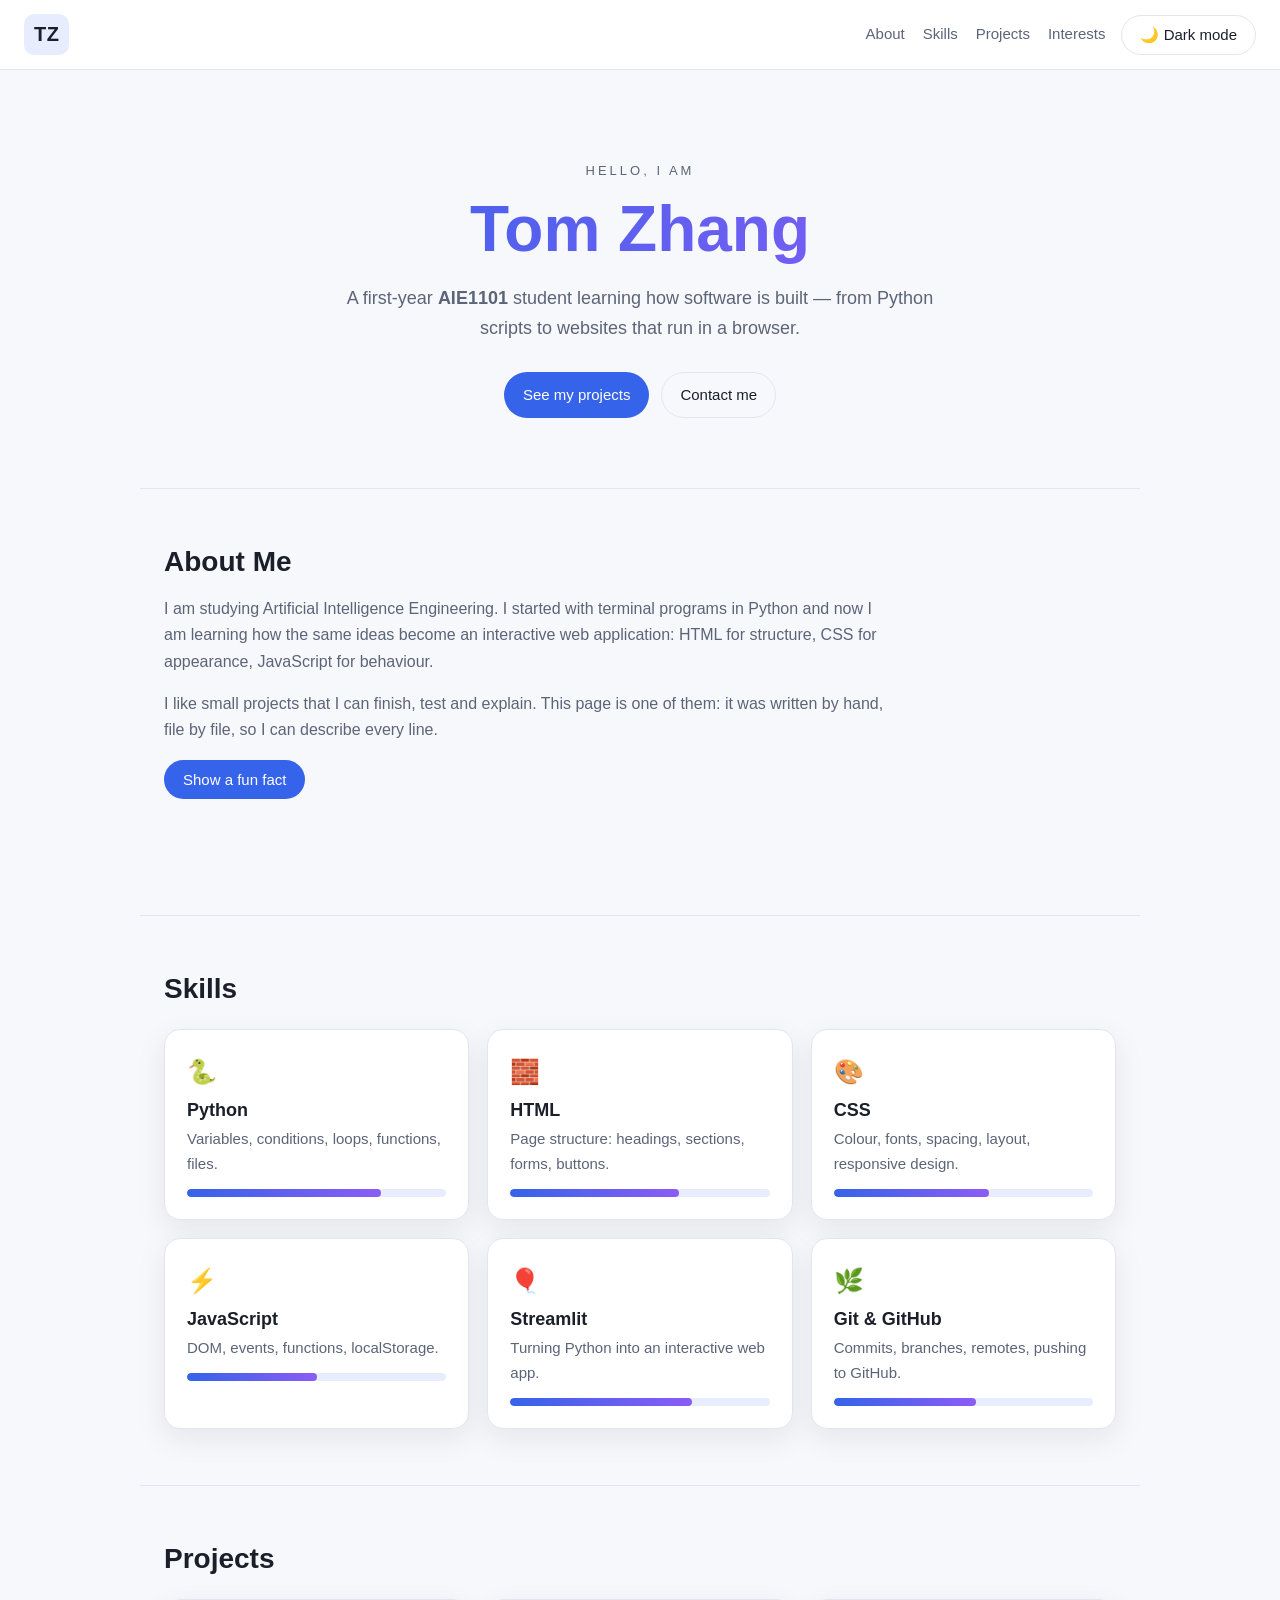
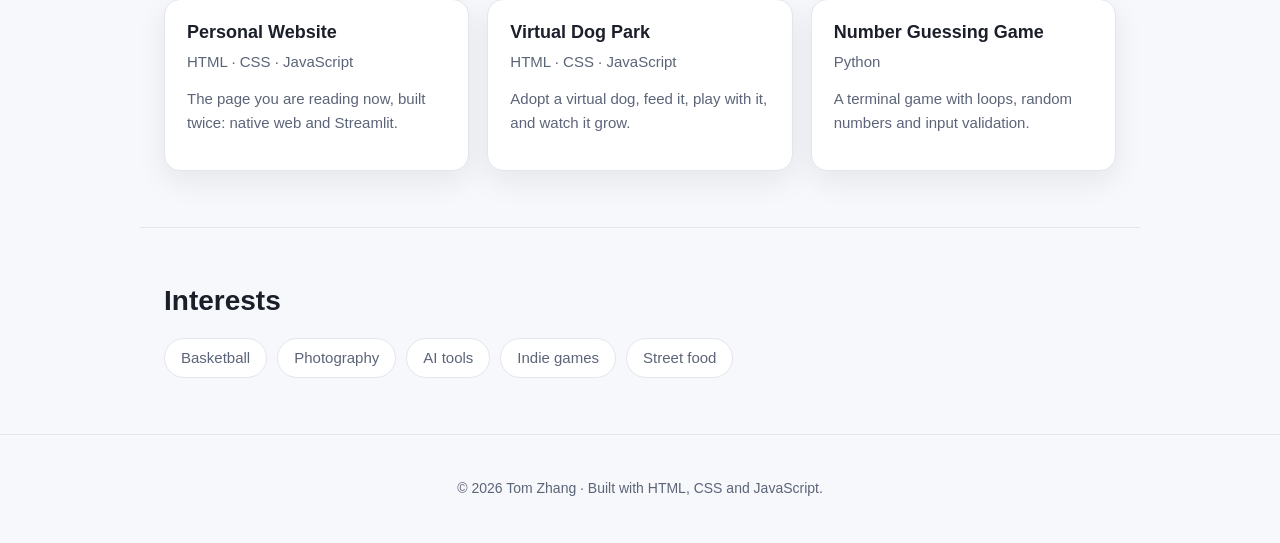
==== index.html @ bf7a24d4 "feat: add native website structure" ====
<!DOCTYPE html>
<!--
  index.html = STRUCTURE (结构)
  这个文件只负责“页面上有什么”：标题、段落、图片、按钮、区块顺序。
  外观交给 style.css，互动交给 script.js。
-->
<html lang="en">
<head>
  <meta charset="UTF-8" />
  <meta name="viewport" content="width=device-width, initial-scale=1.0" />
  <title>Tom Zhang | Personal Website</title>
  <link rel="stylesheet" href="style.css" />
</head>
<body>

  <!-- ===== 顶部导航 ===== -->
  <header class="site-header">
    <a class="logo" href="#top">TZ</a>

    <nav class="nav">
      <a href="#about">About</a>
      <a href="#skills">Skills</a>
      <a href="#projects">Projects</a>
      <a href="#interests">Interests</a>
    </nav>

    <!-- 互动按钮 1：切换深色 / 浅色主题 -->
    <button id="theme-toggle" class="btn btn-ghost" type="button">🌙 Dark mode</button>
  </header>

  <main id="top">

    <!-- ===== Hero：第一屏 ===== -->
    <section class="hero">
      <p class="hero-kicker">Hello, I am</p>
      <h1 class="hero-name">Tom Zhang</h1>
      <p class="hero-text">
        A first-year <strong>AIE1101</strong> student learning how software is built —
        from Python scripts to websites that run in a browser.
      </p>
      <div class="hero-actions">
        <a class="btn btn-primary" href="#projects">See my projects</a>
        <a class="btn btn-ghost" href="mailto:tom.zhang@example.com">Contact me</a>
      </div>
    </section>

    <!-- ===== About Me ===== -->
    <section id="about" class="section">
      <h2>About Me</h2>
      <p>
        I am studying Artificial Intelligence Engineering. I started with terminal programs
        in Python and now I am learning how the same ideas become an interactive web
        application: HTML for structure, CSS for appearance, JavaScript for behaviour.
      </p>
      <p>
        I like small projects that I can finish, test and explain. This page is one of them:
        it was written by hand, file by file, so I can describe every line.
      </p>

      <!-- 互动按钮 2：随机显示一条小知识 -->
      <button id="fun-fact-btn" class="btn btn-primary" type="button">Show a fun fact</button>
      <p id="fun-fact" class="fun-fact" aria-live="polite"></p>
    </section>

    <!-- ===== Skills ===== -->
    <section id="skills" class="section">
      <h2>Skills</h2>
      <ul class="cards">
        <li class="card">
          <span class="card-icon">🐍</span>
          <h3>Python</h3>
          <p>Variables, conditions, loops, functions, files.</p>
          <div class="bar"><span style="width: 75%"></span></div>
        </li>
        <li class="card">
          <span class="card-icon">🧱</span>
          <h3>HTML</h3>
          <p>Page structure: headings, sections, forms, buttons.</p>
          <div class="bar"><span style="width: 65%"></span></div>
        </li>
        <li class="card">
          <span class="card-icon">🎨</span>
          <h3>CSS</h3>
          <p>Colour, fonts, spacing, layout, responsive design.</p>
          <div class="bar"><span style="width: 60%"></span></div>
        </li>
        <li class="card">
          <span class="card-icon">⚡</span>
          <h3>JavaScript</h3>
          <p>DOM, events, functions, localStorage.</p>
          <div class="bar"><span style="width: 50%"></span></div>
        </li>
        <li class="card">
          <span class="card-icon">🎈</span>
          <h3>Streamlit</h3>
          <p>Turning Python into an interactive web app.</p>
          <div class="bar"><span style="width: 70%"></span></div>
        </li>
        <li class="card">
          <span class="card-icon">🌿</span>
          <h3>Git &amp; GitHub</h3>
          <p>Commits, branches, remotes, pushing to GitHub.</p>
          <div class="bar"><span style="width: 55%"></span></div>
        </li>
      </ul>
    </section>

    <!-- ===== Projects ===== -->
    <section id="projects" class="section">
      <h2>Projects</h2>
      <div class="cards cards-wide">
        <article class="card">
          <h3>Personal Website</h3>
          <p class="tag">HTML · CSS · JavaScript</p>
          <p>The page you are reading now, built twice: native web and Streamlit.</p>
        </article>
        <article class="card">
          <h3>Virtual Dog Park</h3>
          <p class="tag">HTML · CSS · JavaScript</p>
          <p>Adopt a virtual dog, feed it, play with it, and watch it grow.</p>
        </article>
        <article class="card">
          <h3>Number Guessing Game</h3>
          <p class="tag">Python</p>
          <p>A terminal game with loops, random numbers and input validation.</p>
        </article>
      </div>
    </section>

    <!-- ===== Interests ===== -->
    <section id="interests" class="section">
      <h2>Interests</h2>
      <ul class="tags">
        <li>Basketball</li>
        <li>Photography</li>
        <li>AI tools</li>
        <li>Indie games</li>
        <li>Street food</li>
      </ul>
    </section>

  </main>

  <footer class="site-footer">
    <p>© <span id="year"></span> Tom Zhang · Built with HTML, CSS and JavaScript.</p>
  </footer>

  <script src="script.js"></script>
</body>
</html>
---- style.css ----
/* =====================================================================
   style.css = APPEARANCE (外观)
   只控制颜色、字体、间距、排版。页面内容仍然由 index.html 决定。
   ===================================================================== */

/* ---------- 1. 设计变量（浅色主题） ---------- */
:root {
  --bg: #f7f8fb;
  --surface: #ffffff;
  --text: #1b1f2a;
  --muted: #5c6478;
  --border: #e3e6ef;
  --primary: #3563e9;
  --primary-soft: #e8edfd;
  --shadow: 0 10px 30px rgba(27, 31, 42, 0.08);
  --radius: 16px;
}

/* ---------- 2. 深色主题：只覆盖变量 ---------- */
html[data-theme="dark"] {
  --bg: #0f1218;
  --surface: #171b24;
  --text: #eef1f7;
  --muted: #9aa3b8;
  --border: #262c3a;
  --primary: #7d9bff;
  --primary-soft: #1e2740;
  --shadow: 0 10px 30px rgba(0, 0, 0, 0.45);
}

/* ---------- 3. 基础重置 ---------- */
* { box-sizing: border-box; }

html { scroll-behavior: smooth; }

body {
  margin: 0;
  background: var(--bg);
  color: var(--text);
  font-family: "Segoe UI", Arial, Helvetica, sans-serif;
  line-height: 1.65;
  transition: background 0.25s ease, color 0.25s ease;
}

h1, h2, h3 { line-height: 1.2; margin: 0 0 0.6em; }

a { color: var(--primary); text-decoration: none; }
a:hover { text-decoration: underline; }

/* ---------- 4. 顶部导航 ---------- */
.site-header {
  position: sticky;
  top: 0;
  z-index: 10;
  display: flex;
  align-items: center;
  gap: 16px;
  padding: 14px 24px;
  background: var(--surface);
  border-bottom: 1px solid var(--border);
  backdrop-filter: blur(8px);
}

.logo {
  font-weight: 800;
  font-size: 20px;
  letter-spacing: 0.5px;
  color: var(--text);
  padding: 4px 10px;
  border-radius: 10px;
  background: var(--primary-soft);
}
.logo:hover { text-decoration: none; }

.nav {
  display: flex;
  gap: 18px;
  margin-left: auto;
  flex-wrap: wrap;
}
.nav a { color: var(--muted); font-size: 15px; }
.nav a:hover { color: var(--primary); text-decoration: none; }

/* ---------- 5. 按钮 ---------- */
.btn {
  display: inline-block;
  padding: 10px 18px;
  border-radius: 999px;
  border: 1px solid transparent;
  font-size: 15px;
  font-family: inherit;
  cursor: pointer;
  transition: transform 0.15s ease, background 0.2s ease, color 0.2s ease;
}
.btn:hover { transform: translateY(-1px); text-decoration: none; }

.btn-primary {
  background: var(--primary);
  color: #fff;
}

.btn-ghost {
  background: transparent;
  color: var(--text);
  border-color: var(--border);
}
.btn-ghost:hover { background: var(--primary-soft); color: var(--primary); }

/* ---------- 6. Hero 首屏 ---------- */
.hero {
  max-width: 900px;
  margin: 0 auto;
  padding: 90px 24px 70px;
  text-align: center;
}

.hero-kicker {
  margin: 0;
  letter-spacing: 3px;
  text-transform: uppercase;
  font-size: 13px;
  color: var(--muted);
}

.hero-name {
  font-size: clamp(38px, 7vw, 64px);
  margin: 10px 0 16px;
  background: linear-gradient(120deg, var(--primary), #8b5cf6);
  -webkit-background-clip: text;
  background-clip: text;
  color: transparent;
}

.hero-text {
  max-width: 620px;
  margin: 0 auto 28px;
  color: var(--muted);
  font-size: 18px;
}

.hero-actions {
  display: flex;
  gap: 12px;
  justify-content: center;
  flex-wrap: wrap;
}

/* ---------- 7. 通用区块 ---------- */
.section {
  max-width: 1000px;
  margin: 0 auto;
  padding: 56px 24px;
  border-top: 1px solid var(--border);
}
.section h2 { font-size: 28px; }
.section p { color: var(--muted); max-width: 720px; }

/* ---------- 8. 卡片（技能 / 项目） ---------- */
.cards {
  list-style: none;
  margin: 24px 0 0;
  padding: 0;
  display: grid;
  grid-template-columns: repeat(auto-fit, minmax(230px, 1fr));
  gap: 18px;
}
.cards-wide { grid-template-columns: repeat(auto-fit, minmax(260px, 1fr)); }

.card {
  background: var(--surface);
  border: 1px solid var(--border);
  border-radius: var(--radius);
  padding: 22px;
  box-shadow: var(--shadow);
  transition: transform 0.18s ease, border-color 0.18s ease;
}
.card:hover {
  transform: translateY(-4px);
  border-color: var(--primary);
}
.card h3 { font-size: 18px; margin-bottom: 6px; }
.card p { margin: 0 0 12px; font-size: 15px; }
.card-icon { font-size: 24px; display: block; margin-bottom: 8px; }

/* 技能熟练度条 */
.bar {
  height: 8px;
  border-radius: 999px;
  background: var(--primary-soft);
  overflow: hidden;
}
.bar span {
  display: block;
  height: 100%;
  border-radius: 999px;
  background: linear-gradient(90deg, var(--primary), #8b5cf6);
}

/* ---------- 9. 兴趣标签 ---------- */
.tags {
  list-style: none;
  padding: 0;
  margin: 20px 0 0;
  display: flex;
  flex-wrap: wrap;
  gap: 10px;
}
.tags li {
  padding: 7px 16px;
  border-radius: 999px;
  border: 1px solid var(--border);
  background: var(--surface);
  color: var(--muted);
  font-size: 15px;
}

/* ---------- 10. 互动结果文本 ---------- */
.fun-fact {
  margin-top: 16px;
  min-height: 28px;
  font-size: 16px;
  color: var(--text) !important;
  background: var(--primary-soft);
  border-radius: 12px;
  padding: 10px 16px;
  opacity: 0;
  transform: translateY(4px);
  transition: opacity 0.25s ease, transform 0.25s ease;
}
.fun-fact.is-visible { opacity: 1; transform: translateY(0); }

/* ---------- 11. 页脚 ---------- */
.site-footer {
  border-top: 1px solid var(--border);
  padding: 28px 24px;
  text-align: center;
  color: var(--muted);
  font-size: 14px;
}

/* ---------- 12. 小屏幕适配 ---------- */
@media (max-width: 620px) {
  .nav { display: none; }
  .hero { padding-top: 60px; }
  .section { padding: 40px 18px; }
}
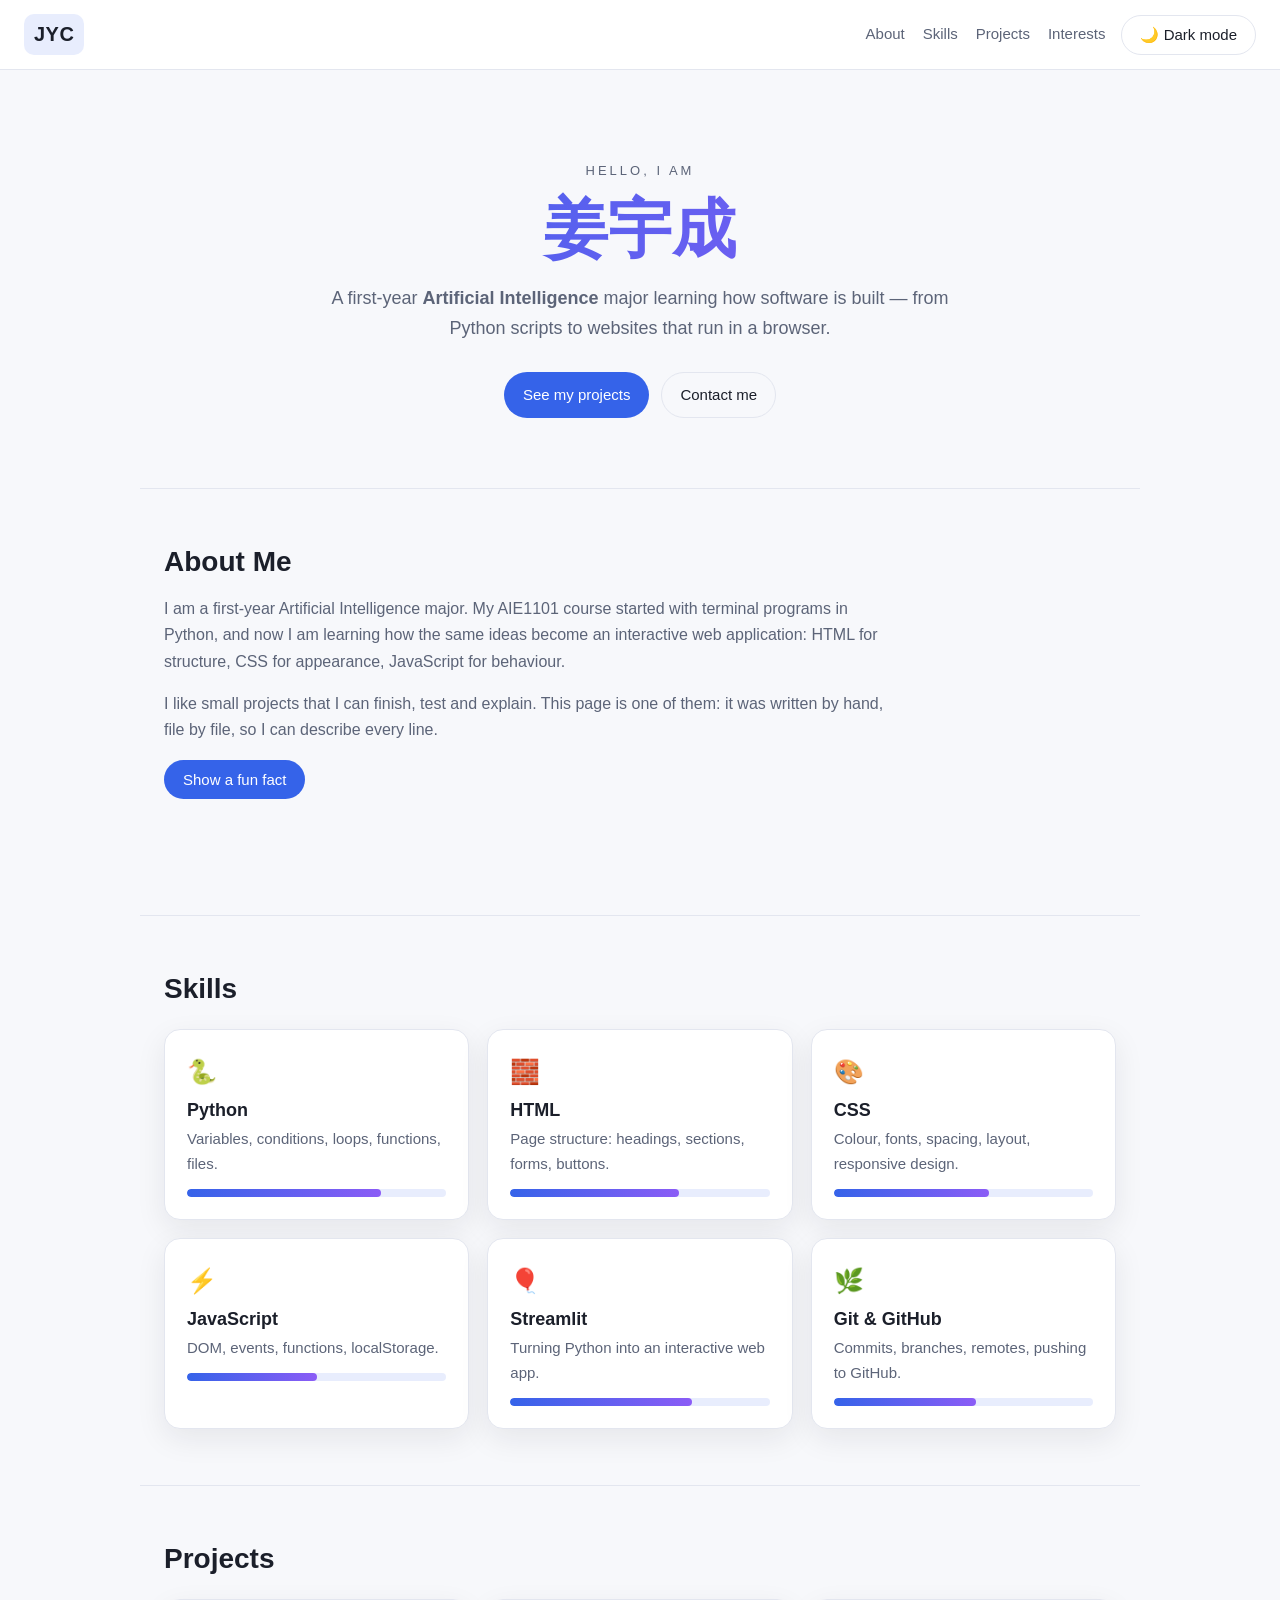
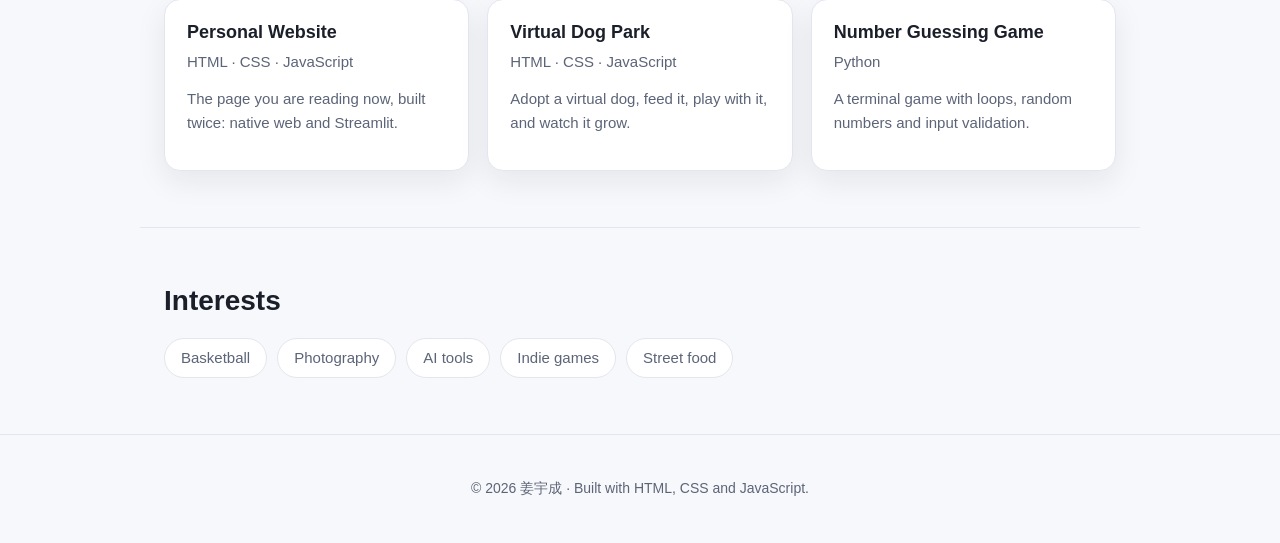
==== commit 37d83884: "docs: update personal information" ====
--- a/index.html
+++ b/index.html
@@ -8,14 +8,14 @@
 <head>
   <meta charset="UTF-8" />
   <meta name="viewport" content="width=device-width, initial-scale=1.0" />
-  <title>Tom Zhang | Personal Website</title>
+  <title>姜宇成 | Personal Website</title>
   <link rel="stylesheet" href="style.css" />
 </head>
 <body>
 
   <!-- ===== 顶部导航 ===== -->
   <header class="site-header">
-    <a class="logo" href="#top">TZ</a>
+    <a class="logo" href="#top">JYC</a>
 
     <nav class="nav">
       <a href="#about">About</a>
@@ -33,14 +33,14 @@
     <!-- ===== Hero：第一屏 ===== -->
     <section class="hero">
       <p class="hero-kicker">Hello, I am</p>
-      <h1 class="hero-name">Tom Zhang</h1>
+      <h1 class="hero-name">姜宇成</h1>
       <p class="hero-text">
-        A first-year <strong>AIE1101</strong> student learning how software is built —
-        from Python scripts to websites that run in a browser.
+        A first-year <strong>Artificial Intelligence</strong> major learning how software
+        is built — from Python scripts to websites that run in a browser.
       </p>
       <div class="hero-actions">
         <a class="btn btn-primary" href="#projects">See my projects</a>
-        <a class="btn btn-ghost" href="mailto:tom.zhang@example.com">Contact me</a>
+        <a class="btn btn-ghost" href="mailto:126090293@link.cuhk.edu.cn">Contact me</a>
       </div>
     </section>
 
@@ -48,9 +48,10 @@
     <section id="about" class="section">
       <h2>About Me</h2>
       <p>
-        I am studying Artificial Intelligence Engineering. I started with terminal programs
-        in Python and now I am learning how the same ideas become an interactive web
-        application: HTML for structure, CSS for appearance, JavaScript for behaviour.
+        I am a first-year Artificial Intelligence major. My AIE1101 course started with
+        terminal programs in Python, and now I am learning how the same ideas become an
+        interactive web application: HTML for structure, CSS for appearance, JavaScript
+        for behaviour.
       </p>
       <p>
         I like small projects that I can finish, test and explain. This page is one of them:
@@ -142,7 +143,7 @@
   </main>
 
   <footer class="site-footer">
-    <p>© <span id="year"></span> Tom Zhang · Built with HTML, CSS and JavaScript.</p>
+    <p>© <span id="year"></span> 姜宇成 · Built with HTML, CSS and JavaScript.</p>
   </footer>
 
   <script src="script.js"></script>
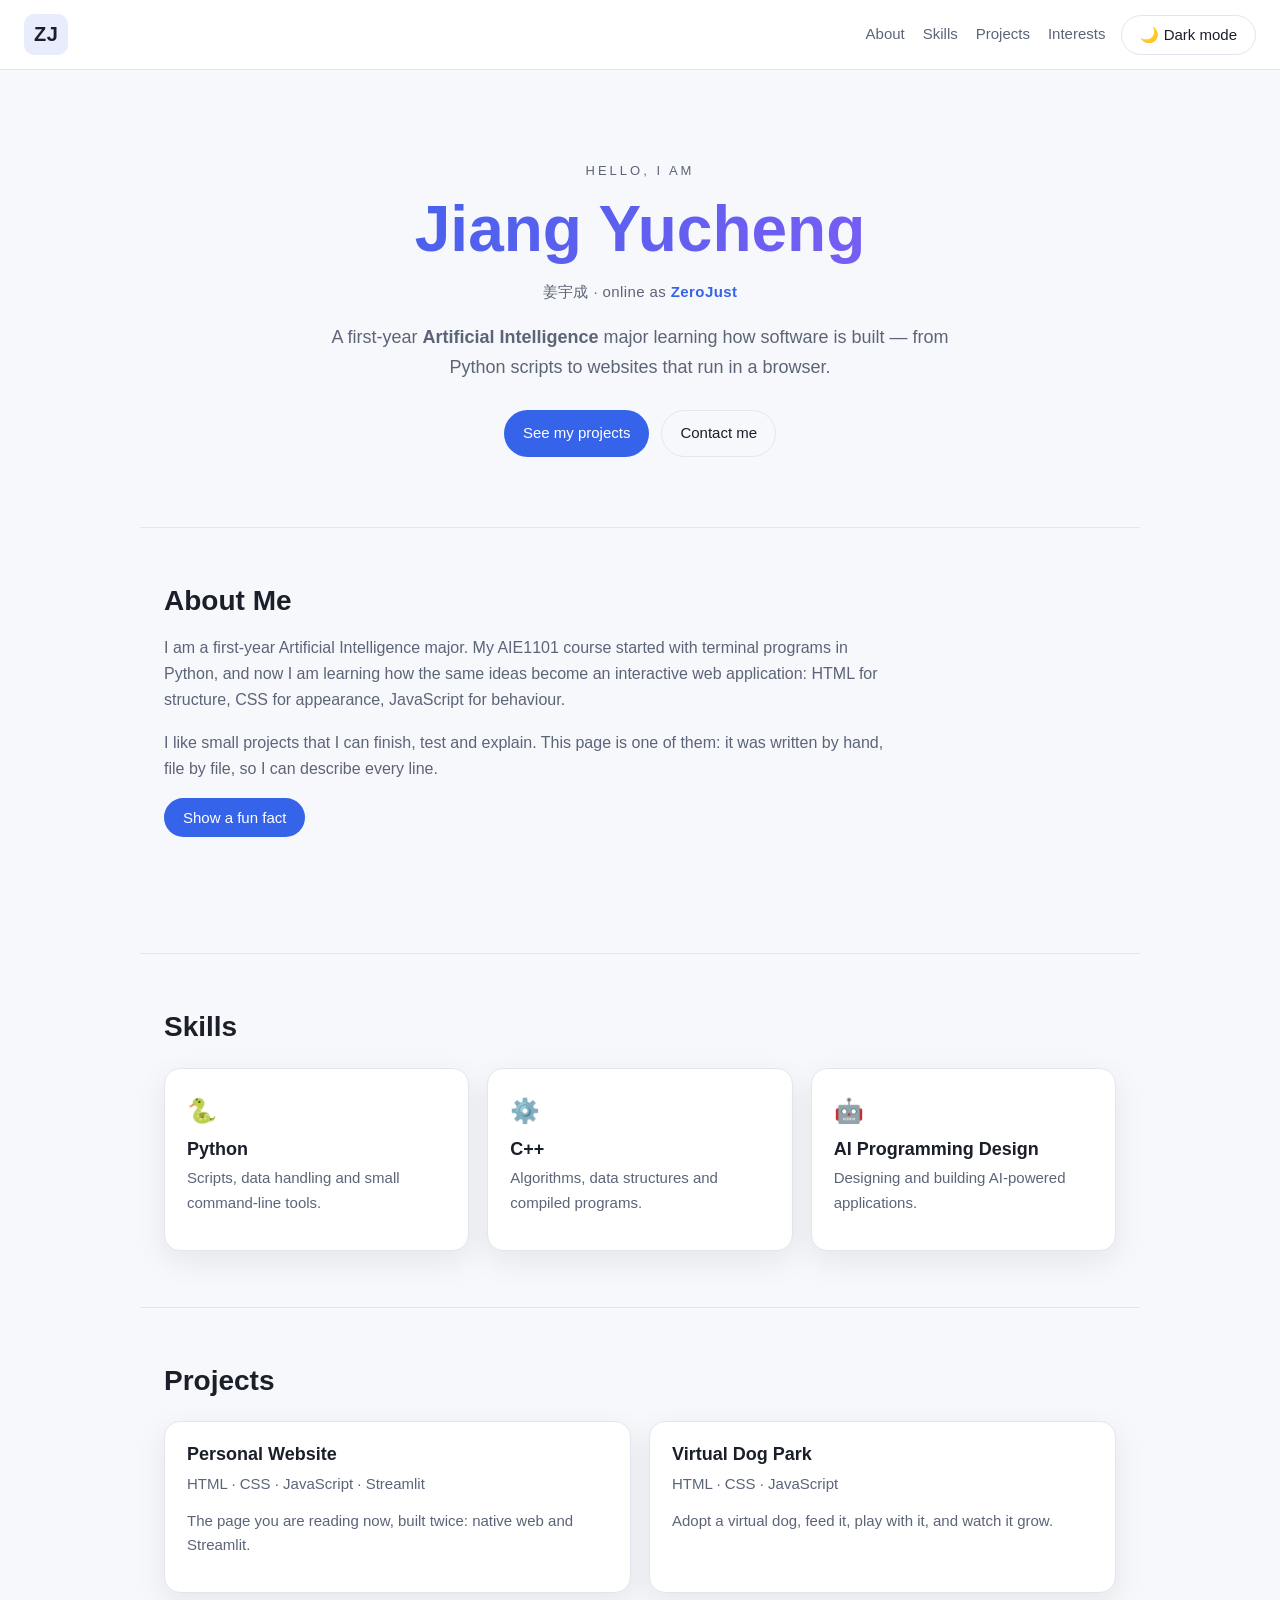
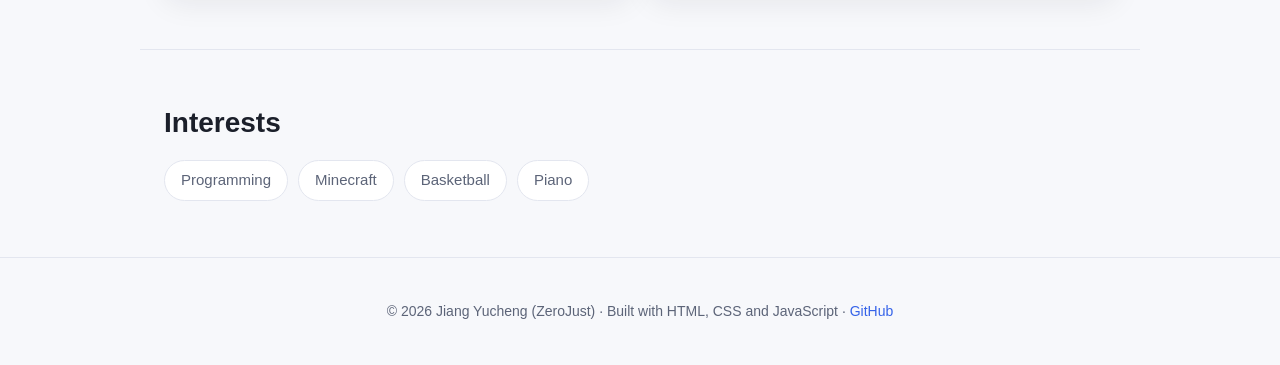
==== commit 50631b12: "content: use my real name, skills and interests" ====
--- a/index.html
+++ b/index.html
@@ -8,14 +8,14 @@
 <head>
   <meta charset="UTF-8" />
   <meta name="viewport" content="width=device-width, initial-scale=1.0" />
-  <title>姜宇成 | Personal Website</title>
+  <title>Jiang Yucheng (ZeroJust) | Personal Website</title>
   <link rel="stylesheet" href="style.css" />
 </head>
 <body>
 
   <!-- ===== 顶部导航 ===== -->
   <header class="site-header">
-    <a class="logo" href="#top">JYC</a>
+    <a class="logo" href="#top">ZJ</a>
 
     <nav class="nav">
       <a href="#about">About</a>
@@ -33,7 +33,8 @@
     <!-- ===== Hero：第一屏 ===== -->
     <section class="hero">
       <p class="hero-kicker">Hello, I am</p>
-      <h1 class="hero-name">姜宇成</h1>
+      <h1 class="hero-name">Jiang Yucheng</h1>
+      <p class="hero-alias">姜宇成 · online as <strong>ZeroJust</strong></p>
       <p class="hero-text">
         A first-year <strong>Artificial Intelligence</strong> major learning how software
         is built — from Python scripts to websites that run in a browser.
@@ -70,38 +71,17 @@
         <li class="card">
           <span class="card-icon">🐍</span>
           <h3>Python</h3>
-          <p>Variables, conditions, loops, functions, files.</p>
-          <div class="bar"><span style="width: 75%"></span></div>
+          <p>Scripts, data handling and small command-line tools.</p>
         </li>
         <li class="card">
-          <span class="card-icon">🧱</span>
-          <h3>HTML</h3>
-          <p>Page structure: headings, sections, forms, buttons.</p>
-          <div class="bar"><span style="width: 65%"></span></div>
+          <span class="card-icon">⚙️</span>
+          <h3>C++</h3>
+          <p>Algorithms, data structures and compiled programs.</p>
         </li>
         <li class="card">
-          <span class="card-icon">🎨</span>
-          <h3>CSS</h3>
-          <p>Colour, fonts, spacing, layout, responsive design.</p>
-          <div class="bar"><span style="width: 60%"></span></div>
-        </li>
-        <li class="card">
-          <span class="card-icon">⚡</span>
-          <h3>JavaScript</h3>
-          <p>DOM, events, functions, localStorage.</p>
-          <div class="bar"><span style="width: 50%"></span></div>
-        </li>
-        <li class="card">
-          <span class="card-icon">🎈</span>
-          <h3>Streamlit</h3>
-          <p>Turning Python into an interactive web app.</p>
-          <div class="bar"><span style="width: 70%"></span></div>
-        </li>
-        <li class="card">
-          <span class="card-icon">🌿</span>
-          <h3>Git &amp; GitHub</h3>
-          <p>Commits, branches, remotes, pushing to GitHub.</p>
-          <div class="bar"><span style="width: 55%"></span></div>
+          <span class="card-icon">🤖</span>
+          <h3>AI Programming Design</h3>
+          <p>Designing and building AI-powered applications.</p>
         </li>
       </ul>
     </section>
@@ -112,18 +92,13 @@
       <div class="cards cards-wide">
         <article class="card">
           <h3>Personal Website</h3>
-          <p class="tag">HTML · CSS · JavaScript</p>
+          <p class="tag">HTML · CSS · JavaScript · Streamlit</p>
           <p>The page you are reading now, built twice: native web and Streamlit.</p>
         </article>
         <article class="card">
           <h3>Virtual Dog Park</h3>
           <p class="tag">HTML · CSS · JavaScript</p>
           <p>Adopt a virtual dog, feed it, play with it, and watch it grow.</p>
-        </article>
-        <article class="card">
-          <h3>Number Guessing Game</h3>
-          <p class="tag">Python</p>
-          <p>A terminal game with loops, random numbers and input validation.</p>
         </article>
       </div>
     </section>
@@ -132,18 +107,20 @@
     <section id="interests" class="section">
       <h2>Interests</h2>
       <ul class="tags">
+        <li>Programming</li>
+        <li>Minecraft</li>
         <li>Basketball</li>
-        <li>Photography</li>
-        <li>AI tools</li>
-        <li>Indie games</li>
-        <li>Street food</li>
+        <li>Piano</li>
       </ul>
     </section>
 
   </main>
 
   <footer class="site-footer">
-    <p>© <span id="year"></span> 姜宇成 · Built with HTML, CSS and JavaScript.</p>
+    <p>
+      © <span id="year"></span> Jiang Yucheng (ZeroJust) · Built with HTML, CSS and JavaScript ·
+      <a href="https://github.com/zerojust111">GitHub</a>
+    </p>
   </footer>
 
   <script src="script.js"></script>
--- a/style.css
+++ b/style.css
@@ -131,6 +131,14 @@
   color: transparent;
 }
 
+.hero-alias {
+  margin: -4px 0 18px;
+  color: var(--muted);
+  font-size: 15px;
+  letter-spacing: 0.4px;
+}
+.hero-alias strong { color: var(--primary); font-weight: 700; }
+
 .hero-text {
   max-width: 620px;
   margin: 0 auto 28px;
@@ -181,20 +189,6 @@
 .card h3 { font-size: 18px; margin-bottom: 6px; }
 .card p { margin: 0 0 12px; font-size: 15px; }
 .card-icon { font-size: 24px; display: block; margin-bottom: 8px; }
-
-/* 技能熟练度条 */
-.bar {
-  height: 8px;
-  border-radius: 999px;
-  background: var(--primary-soft);
-  overflow: hidden;
-}
-.bar span {
-  display: block;
-  height: 100%;
-  border-radius: 999px;
-  background: linear-gradient(90deg, var(--primary), #8b5cf6);
-}
 
 /* ---------- 9. 兴趣标签 ---------- */
 .tags {
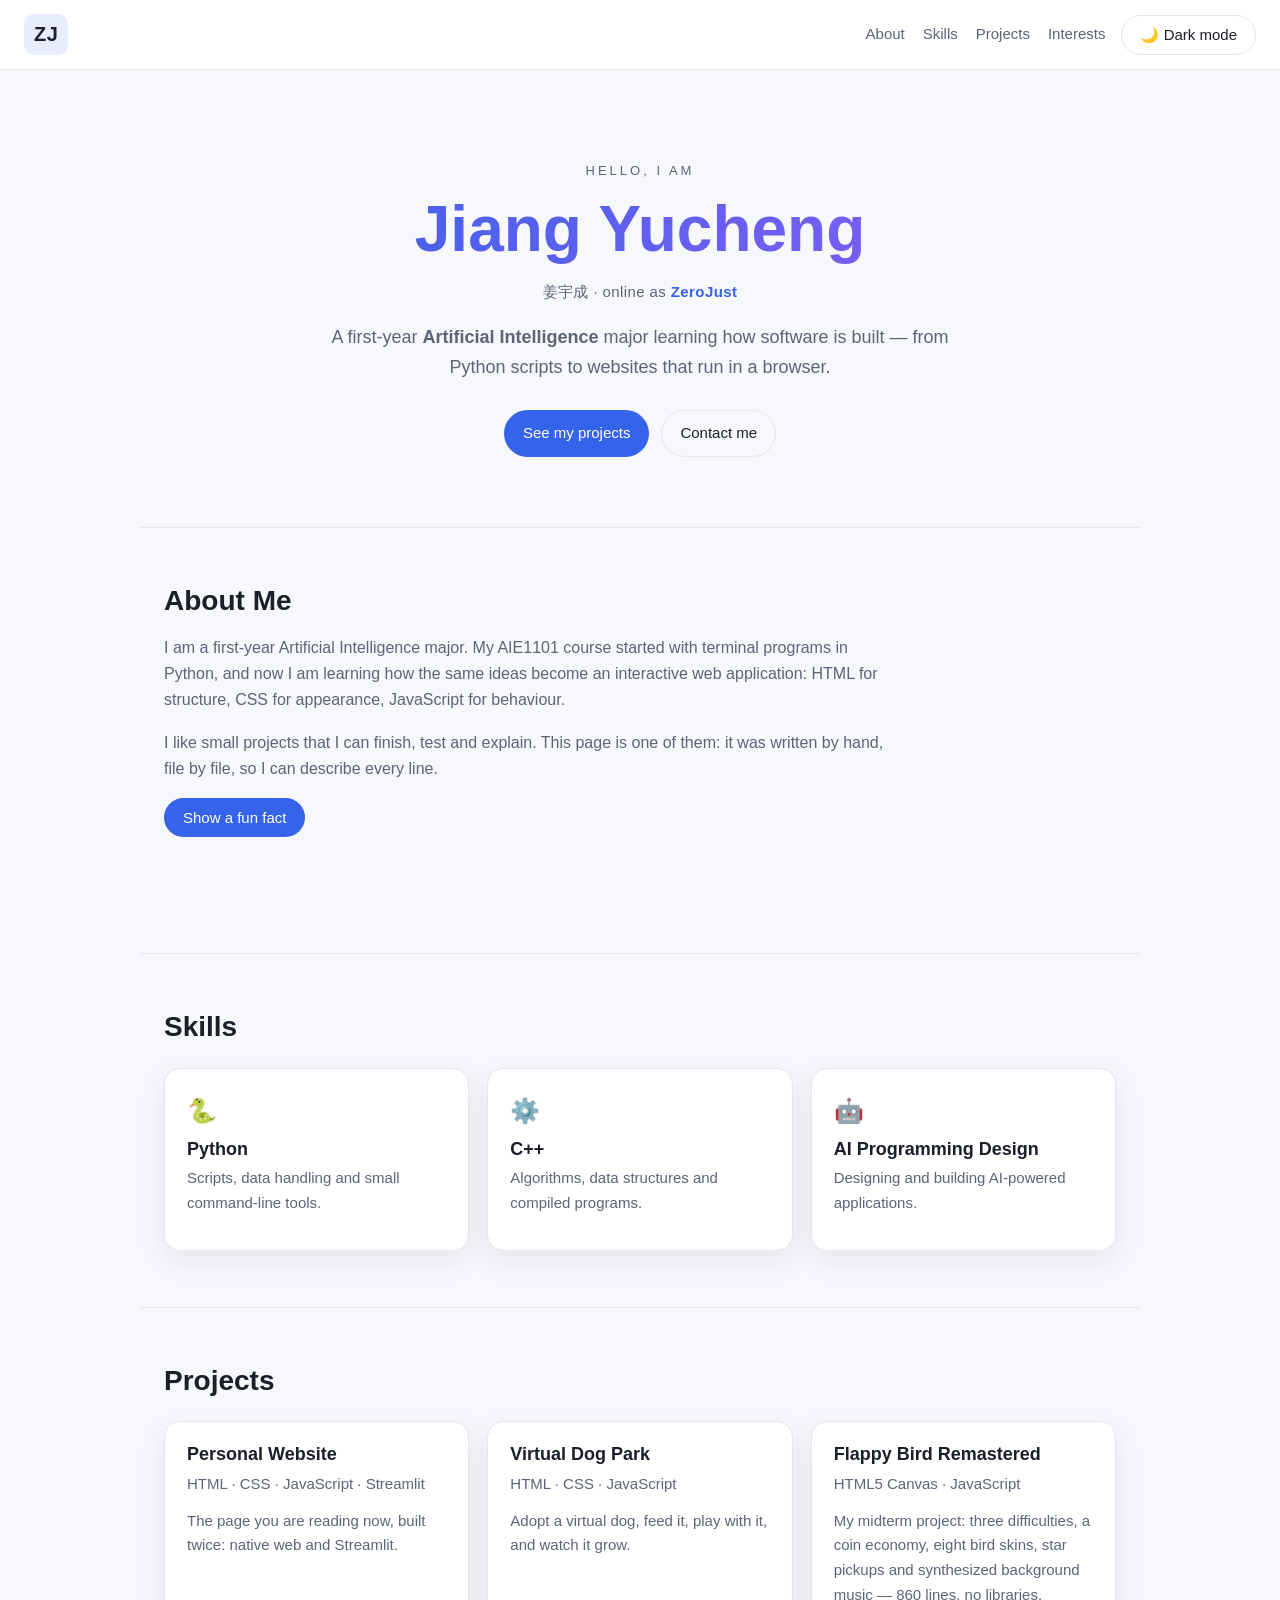
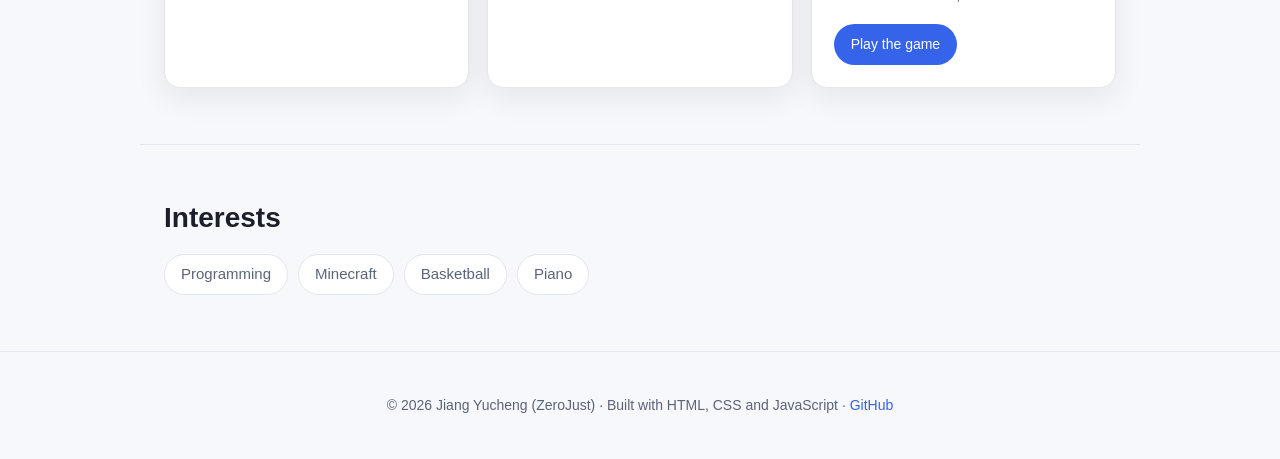
==== commit c709beb0: "feat: add flappy bird remastered to the project list" ====
--- a/index.html
+++ b/index.html
@@ -100,6 +100,15 @@
           <p class="tag">HTML · CSS · JavaScript</p>
           <p>Adopt a virtual dog, feed it, play with it, and watch it grow.</p>
         </article>
+        <article class="card">
+          <h3>Flappy Bird Remastered</h3>
+          <p class="tag">HTML5 Canvas · JavaScript</p>
+          <p>
+            My midterm project: three difficulties, a coin economy, eight bird skins,
+            star pickups and synthesized background music — 860 lines, no libraries.
+          </p>
+          <a class="btn btn-primary" href="games/flappy-bird/index.html">Play the game</a>
+        </article>
       </div>
     </section>
 
--- a/style.css
+++ b/style.css
@@ -189,6 +189,7 @@
 .card h3 { font-size: 18px; margin-bottom: 6px; }
 .card p { margin: 0 0 12px; font-size: 15px; }
 .card-icon { font-size: 24px; display: block; margin-bottom: 8px; }
+.card .btn { margin-top: 4px; font-size: 14px; padding: 8px 16px; }
 
 /* ---------- 9. 兴趣标签 ---------- */
 .tags {
